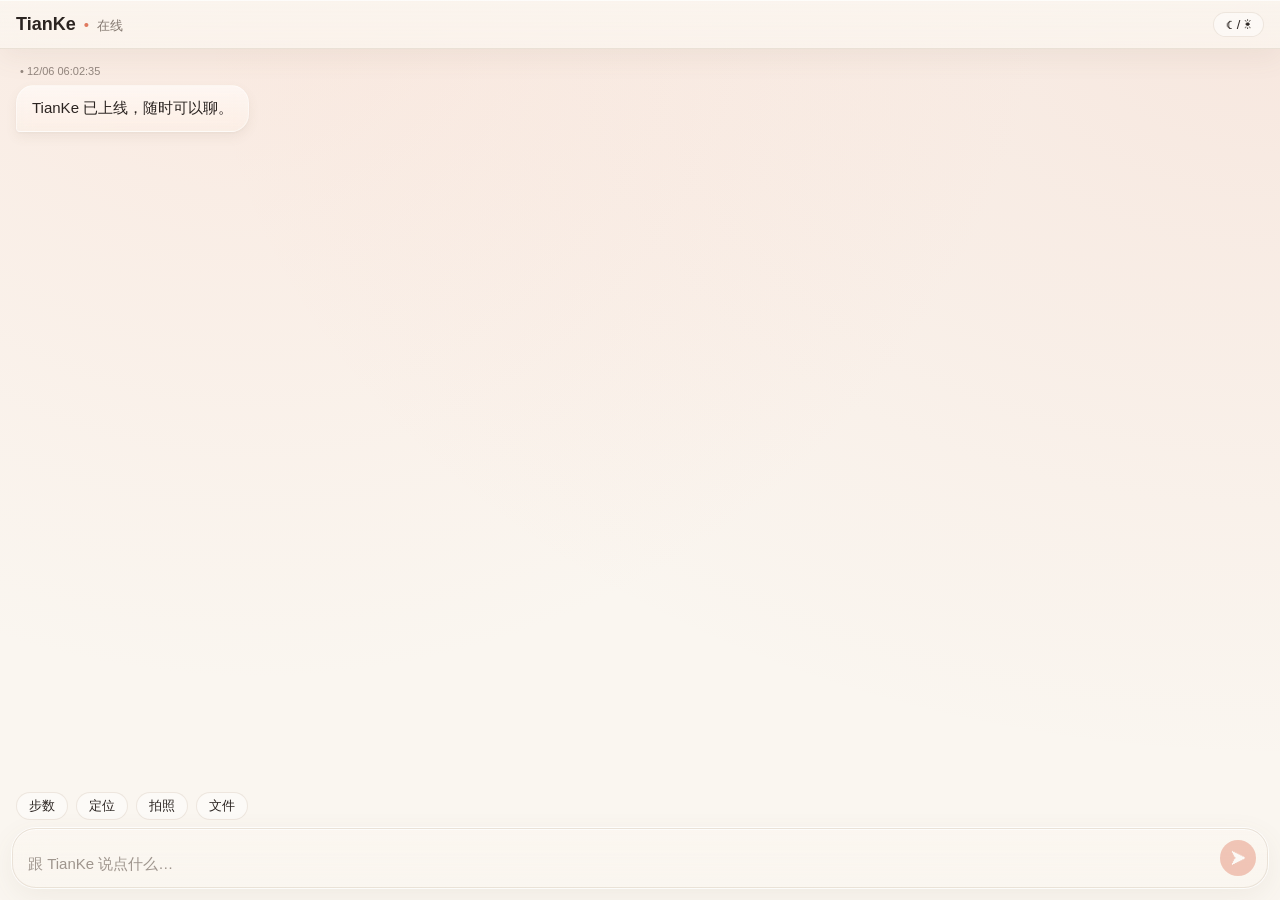
==== frontend/src/web/index.html @ fb6433e1 "Add TianKe frontend base framework with liquid-glass style Vanilla HTML/CSS/JS scaffold under fronte" ====
<!doctype html>
<html lang="zh-CN">
<head>
  <meta charset="utf-8" />
  <meta name="viewport" content="width=device-width, initial-scale=1, viewport-fit=cover" />
  <title>TianKe</title>
  <link rel="stylesheet" href="styles.css" />
</head>
<body>
  <div id="app">
    <div id="splash">
      <div class="splash-mark">💠</div>
      <div class="splash-name">TianKe</div>
      <div class="splash-hint">Tap to skip</div>
    </div>

    <header id="app-header">
      <div class="app-title">
        <strong>TianKe</strong>
        <span class="status-dot">•</span>
        <span class="status-text" id="status-text">在线</span>
      </div>
      <button id="theme-toggle" type="button" aria-label="切换主题">☾ / ☀</button>
    </header>

    <main id="chat-scroll"></main>

    <div id="quick-actions">
      <button class="quick-chip" type="button" data-action="steps">步数</button>
      <button class="quick-chip" type="button" data-action="location">定位</button>
      <button class="quick-chip" type="button" data-action="photo">拍照</button>
      <button class="quick-chip" type="button" data-action="file">文件</button>
    </div>

    <div id="composer-wrap">
      <form id="composer">
        <textarea
          id="composer-input"
          rows="1"
          placeholder="跟 TianKe 说点什么…"
        ></textarea>
        <button id="composer-send" type="submit" disabled aria-label="发送">➤</button>
      </form>
    </div>
  </div>

  <script src="app.js"></script>
</body>
</html>
---- frontend/src/web/styles.css ----
@import url("../../docs/design/tokens.css");

* {
  box-sizing: border-box;
}

html, body {
  height: 100%;
}

body {
  margin: 0;
  font-family: -apple-system, "PingFang SC", "Helvetica Neue", Arial, sans-serif;
  font-size: var(--fs-md);
  color: rgb(var(--ink-rgb));
  background: rgb(var(--surface-rgb));
  overflow: hidden;
}

#app {
  position: relative;
  height: 100vh;
  height: 100dvh;
  display: flex;
  flex-direction: column;
  isolation: isolate;
}

/* 背景层：挂在 #app 上，不随消息滚动。真实资源就绪前先用渐变占位，
   直接把 background-image 换成图片地址即可。 */
#app::before {
  content: "";
  position: absolute;
  inset: 0;
  z-index: -1;
  pointer-events: none;
  background-image:
    radial-gradient(ellipse at 20% -10%, rgba(var(--accent-soft-rgb), .35), transparent 55%),
    radial-gradient(ellipse at 100% 0%, rgba(var(--accent-rgb), .12), transparent 60%);
  background-size: cover;
  background-position: center;
}

/* night 主题下这张暖色底图必须藏起来，避免和深色底冲突 */
:root[data-theme="night"] #app::before {
  opacity: .35;
}

/* ================= 开屏 ================= */
#splash {
  position: absolute;
  inset: 0;
  z-index: 20;
  display: flex;
  flex-direction: column;
  align-items: center;
  justify-content: center;
  gap: var(--sp-3);
  background: rgb(var(--surface-rgb));
  transition: opacity .4s ease;
}

#splash.is-hidden {
  opacity: 0;
  pointer-events: none;
}

#splash .splash-mark {
  font-size: 42px;
}

#splash .splash-name {
  font-size: var(--fs-lg);
  font-weight: 600;
  letter-spacing: .04em;
}

#splash .splash-hint {
  font-size: var(--fs-sm);
  color: rgba(var(--ink-soft-rgb), .8);
}

/* ================= 顶部栏 (玻璃) ================= */
#app-header {
  position: relative;
  isolation: isolate;
  z-index: 10;
  display: flex;
  align-items: center;
  justify-content: space-between;
  padding: max(var(--sp-3), env(safe-area-inset-top)) var(--sp-4) var(--sp-3);
}

#app-header::before {
  content: "";
  position: absolute;
  inset: 0;
  z-index: -1;
  border-bottom: 1px solid var(--glass-header-border);
  background: var(--glass-header-fill);
  box-shadow: var(--glass-header-shadow);
  backdrop-filter: blur(var(--glass-blur)) saturate(var(--glass-saturate));
  -webkit-backdrop-filter: blur(var(--glass-blur)) saturate(var(--glass-saturate));
}

.app-title {
  display: flex;
  align-items: baseline;
  gap: var(--sp-2);
}

.app-title strong {
  font-size: var(--fs-lg);
}

.app-title .status-dot {
  color: rgb(var(--accent-rgb));
}

.app-title .status-text {
  font-size: var(--fs-sm);
  color: rgba(var(--ink-soft-rgb), .9);
}

#theme-toggle {
  border: none;
  background: var(--glass-chip-fill);
  border: 1px solid var(--glass-chip-border);
  border-radius: var(--r-pill);
  padding: var(--sp-1) var(--sp-3);
  font-size: var(--fs-sm);
  color: rgb(var(--ink-rgb));
  cursor: pointer;
}

/* ================= 消息区 ================= */
#chat-scroll {
  flex: 1;
  overflow-y: auto;
  padding: var(--sp-4) var(--sp-4) var(--sp-2);
  display: flex;
  flex-direction: column;
  gap: var(--sp-4);
}

.msg-group {
  display: flex;
  flex-direction: column;
  gap: var(--sp-2);
  max-width: 78%;
}

.msg-group--user {
  align-self: flex-end;
  align-items: flex-end;
}

.msg-group--ai {
  align-self: flex-start;
  align-items: flex-start;
}

.msg-time {
  font-size: 11px;
  color: rgba(var(--ink-soft-rgb), .8);
  padding: 0 var(--sp-1);
}

.msg-bubble {
  padding: var(--sp-3) var(--sp-4);
  border-radius: var(--r-lg);
  line-height: 1.5;
  word-break: break-word;
  white-space: pre-wrap;
}

.msg-group--user .msg-bubble {
  background: rgb(var(--accent-rgb));
  color: #fff;
  border-bottom-right-radius: var(--sp-1);
}

/* AI 气泡走玻璃卡片配方，独立 ::before 背景层 + isolation */
.msg-group--ai .msg-bubble {
  position: relative;
  isolation: isolate;
  border-bottom-left-radius: var(--sp-1);
  color: rgb(var(--ink-rgb));
}

.msg-group--ai .msg-bubble::before {
  content: "";
  position: absolute;
  inset: 0;
  z-index: -1;
  border: 1px solid var(--glass-card-border);
  border-radius: inherit;
  background: var(--glass-card-fill);
  box-shadow: var(--glass-card-shadow);
  backdrop-filter: blur(8px) saturate(135%);
  -webkit-backdrop-filter: blur(8px) saturate(135%);
}

.msg-group--ai.is-typing .msg-bubble {
  color: rgba(var(--ink-soft-rgb), .9);
  font-style: italic;
}

/* ================= 快捷指令条 ================= */
#quick-actions {
  display: flex;
  gap: var(--sp-2);
  padding: 0 var(--sp-4) var(--sp-2);
  overflow-x: auto;
}

.quick-chip {
  flex: none;
  border: 1px solid var(--glass-chip-border);
  background: var(--glass-chip-fill);
  border-radius: var(--r-pill);
  padding: var(--sp-1) var(--sp-3);
  font-size: var(--fs-sm);
  color: rgb(var(--ink-rgb));
  cursor: pointer;
  white-space: nowrap;
}

/* ================= 输入区 (玻璃 composer) ================= */
#composer-wrap {
  padding: 0 var(--sp-3) max(var(--sp-3), env(safe-area-inset-bottom));
}

#composer {
  position: relative;
  isolation: isolate;
  display: flex;
  align-items: flex-end;
  gap: var(--sp-2);
  padding: var(--sp-3) var(--sp-3) var(--sp-3) var(--sp-4);
  border-radius: var(--r-xl);
}

/* 玻璃只画在独立背景层，textarea 不再和 backdrop-filter 共用合成层，
   降低 iOS 光标在键盘换帧期间沿用旧坐标的机会。 */
#composer::before {
  content: "";
  position: absolute;
  inset: 0;
  z-index: -1;
  border: 1px solid var(--glass-composer-border);
  border-radius: inherit;
  background: var(--glass-composer-fill);
  box-shadow: var(--glass-composer-shadow);
  backdrop-filter: blur(var(--glass-blur)) saturate(var(--glass-saturate));
  -webkit-backdrop-filter: blur(var(--glass-blur)) saturate(var(--glass-saturate));
}

#composer-input {
  flex: 1;
  resize: none;
  border: none;
  background: transparent;
  outline: none;
  font: inherit;
  color: rgb(var(--ink-rgb));
  max-height: 120px;
  padding: var(--sp-1) 0;
}

#composer-input::placeholder {
  color: rgba(var(--ink-soft-rgb), .7);
}

#composer-send {
  flex: none;
  width: 36px;
  height: 36px;
  border-radius: var(--r-pill);
  border: none;
  background: rgb(var(--accent-rgb));
  color: #fff;
  font-size: var(--fs-md);
  cursor: pointer;
  display: flex;
  align-items: center;
  justify-content: center;
}

#composer-send:disabled {
  opacity: .4;
  cursor: default;
}
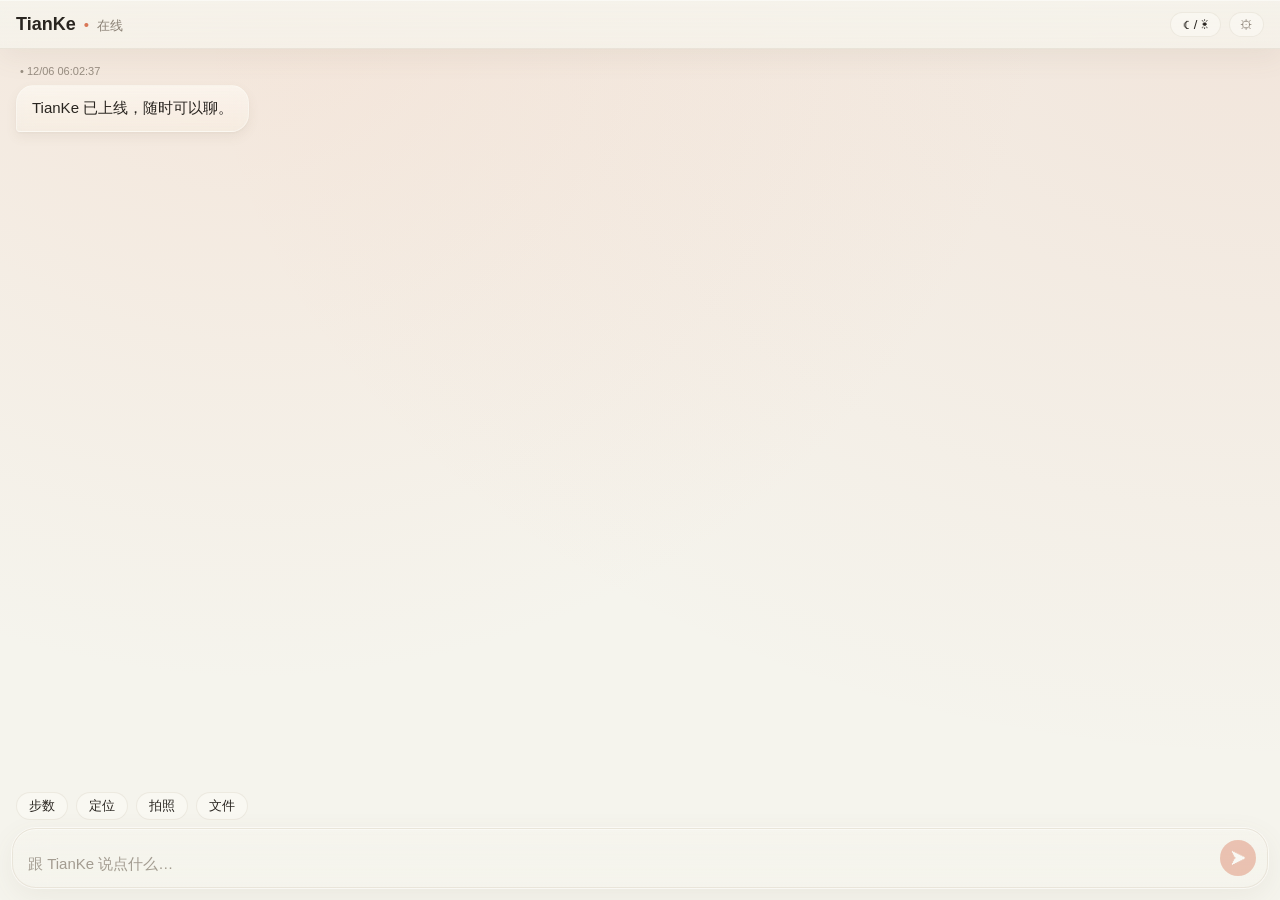
==== commit 4b3256e9: "feat(tianke): integrate Anthropic API with SSE streaming Replace mockReply() with live claude-sonnet" ====
--- a/frontend/src/web/index.html
+++ b/frontend/src/web/index.html
@@ -20,7 +20,10 @@
         <span class="status-dot">•</span>
         <span class="status-text" id="status-text">在线</span>
       </div>
-      <button id="theme-toggle" type="button" aria-label="切换主题">☾ / ☀</button>
+      <div style="display:flex;align-items:center;gap:0">
+        <button id="theme-toggle" type="button" aria-label="切换主题">☾ / ☀</button>
+        <button id="settings-btn" type="button" aria-label="设置 API Key">⚙</button>
+      </div>
     </header>
 
     <main id="chat-scroll"></main>
--- a/frontend/src/web/styles.css
+++ b/frontend/src/web/styles.css
@@ -291,3 +291,109 @@
   opacity: .4;
   cursor: default;
 }
+
+/* ================= API Key 设置浮层 ================= */
+#apikey-overlay {
+  position: absolute;
+  inset: 0;
+  z-index: 30;
+  display: flex;
+  align-items: center;
+  justify-content: center;
+  padding: var(--sp-4);
+  background: rgba(var(--surface-rgb), .7);
+  backdrop-filter: blur(12px);
+  -webkit-backdrop-filter: blur(12px);
+}
+
+.apikey-card {
+  position: relative;
+  isolation: isolate;
+  width: 100%;
+  max-width: 320px;
+  padding: var(--sp-5) var(--sp-4);
+  border-radius: var(--r-xl);
+  display: flex;
+  flex-direction: column;
+  gap: var(--sp-3);
+}
+
+.apikey-card::before {
+  content: "";
+  position: absolute;
+  inset: 0;
+  z-index: -1;
+  border-radius: inherit;
+  border: 1px solid rgba(var(--border-rgb), .46);
+  background: linear-gradient(180deg, rgba(var(--card-rgb), .92), rgba(var(--surface-rgb), .88));
+  box-shadow: 0 16px 48px rgba(var(--shadow-rgb), .16), 0 2px 8px rgba(var(--shadow-rgb), .08);
+  backdrop-filter: blur(var(--glass-blur)) saturate(var(--glass-saturate));
+  -webkit-backdrop-filter: blur(var(--glass-blur)) saturate(var(--glass-saturate));
+}
+
+.apikey-title {
+  font-size: var(--fs-lg);
+  font-weight: 600;
+}
+
+.apikey-hint {
+  margin: 0;
+  font-size: var(--fs-sm);
+  color: rgba(var(--ink-soft-rgb), .9);
+  line-height: 1.6;
+}
+
+.apikey-error {
+  font-size: var(--fs-sm);
+  color: rgb(var(--accent-rgb));
+  display: none;
+}
+
+.apikey-error.is-visible {
+  display: block;
+}
+
+#apikey-input {
+  width: 100%;
+  padding: var(--sp-2-5) var(--sp-3);
+  border: 1px solid rgba(var(--border-rgb), .60);
+  border-radius: var(--r-md);
+  background: rgba(var(--card-rgb), .70);
+  color: rgb(var(--ink-rgb));
+  font: inherit;
+  font-size: var(--fs-sm);
+  outline: none;
+  box-sizing: border-box;
+}
+
+#apikey-input:focus {
+  border-color: rgba(var(--accent-rgb), .80);
+}
+
+#apikey-confirm {
+  padding: var(--sp-2-5) 0;
+  border: none;
+  border-radius: var(--r-md);
+  background: rgb(var(--accent-rgb));
+  color: #fff;
+  font: inherit;
+  font-size: var(--fs-md);
+  font-weight: 500;
+  cursor: pointer;
+}
+
+#apikey-confirm:hover {
+  filter: brightness(1.06);
+}
+
+#settings-btn {
+  border: none;
+  background: var(--glass-chip-fill);
+  border: 1px solid var(--glass-chip-border);
+  border-radius: var(--r-pill);
+  padding: var(--sp-1) var(--sp-2-5);
+  font-size: var(--fs-sm);
+  color: rgba(var(--ink-soft-rgb), .9);
+  cursor: pointer;
+  margin-left: var(--sp-2);
+}
